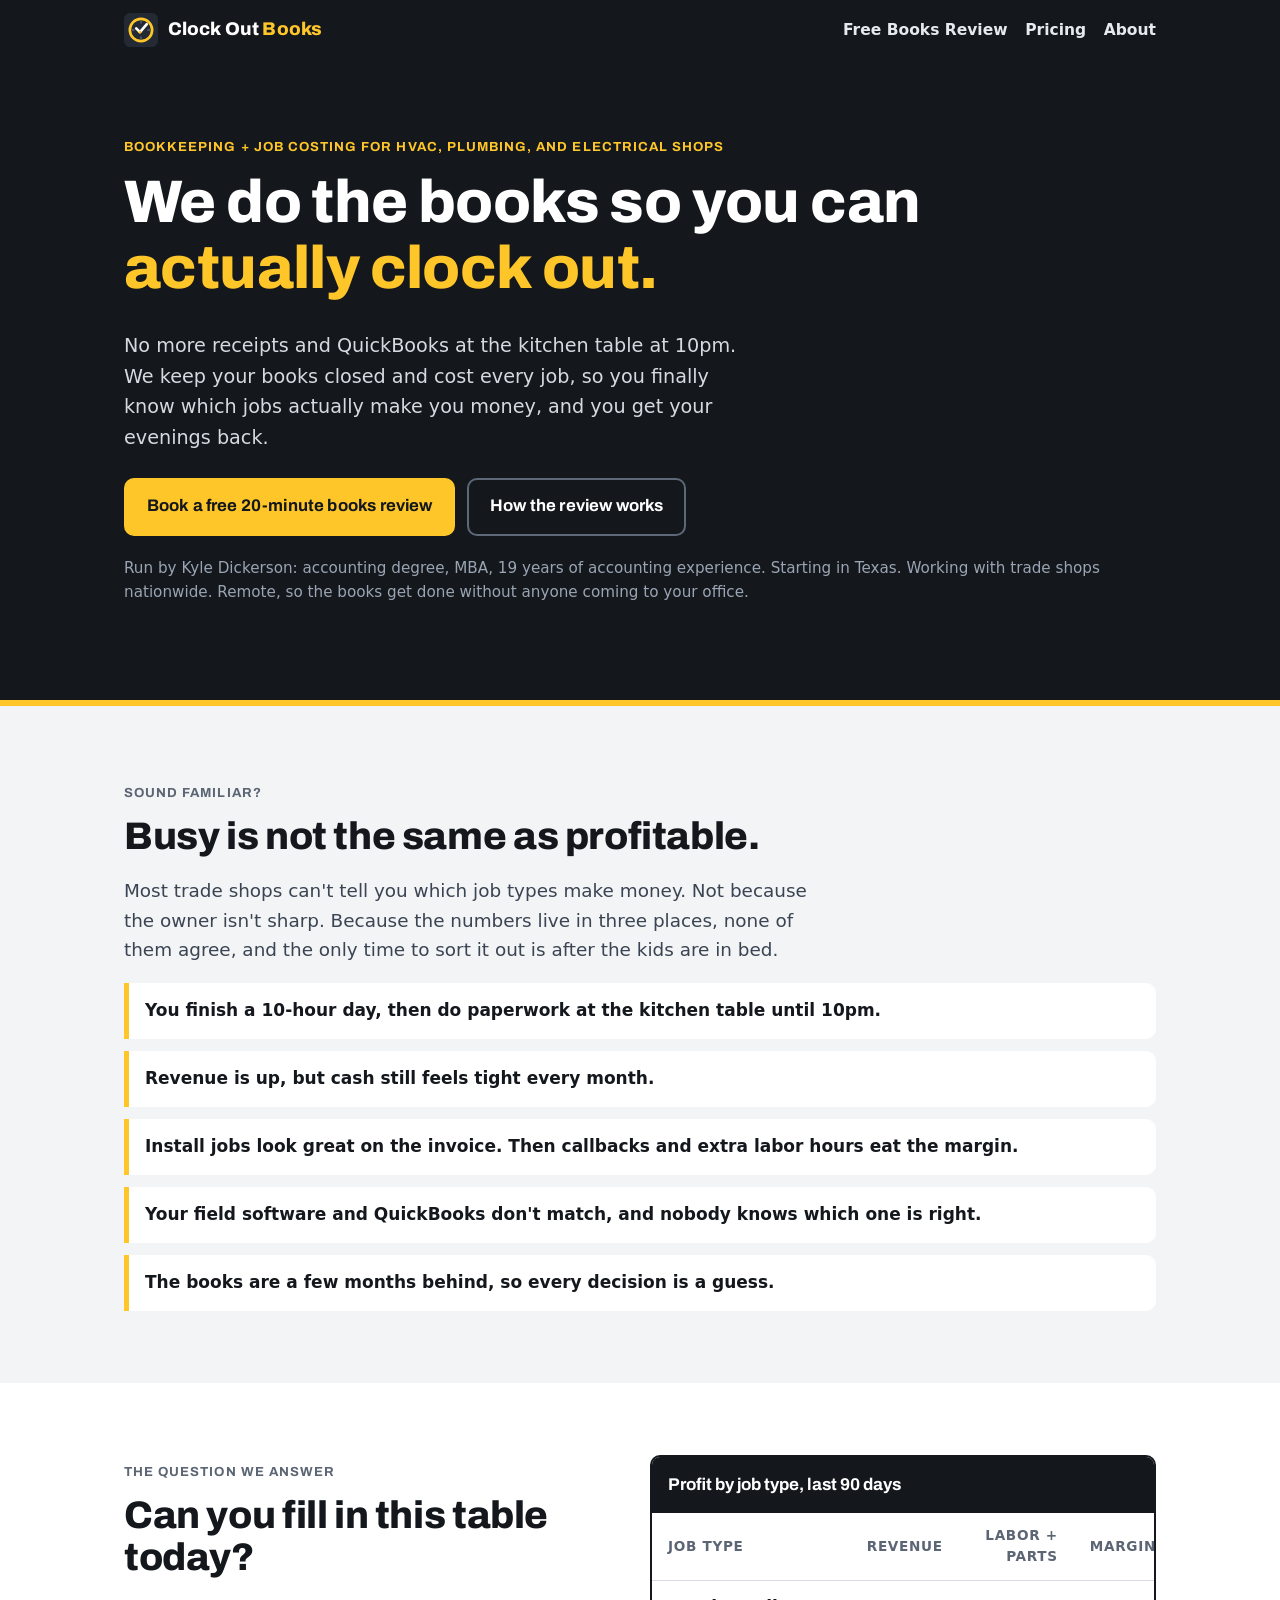
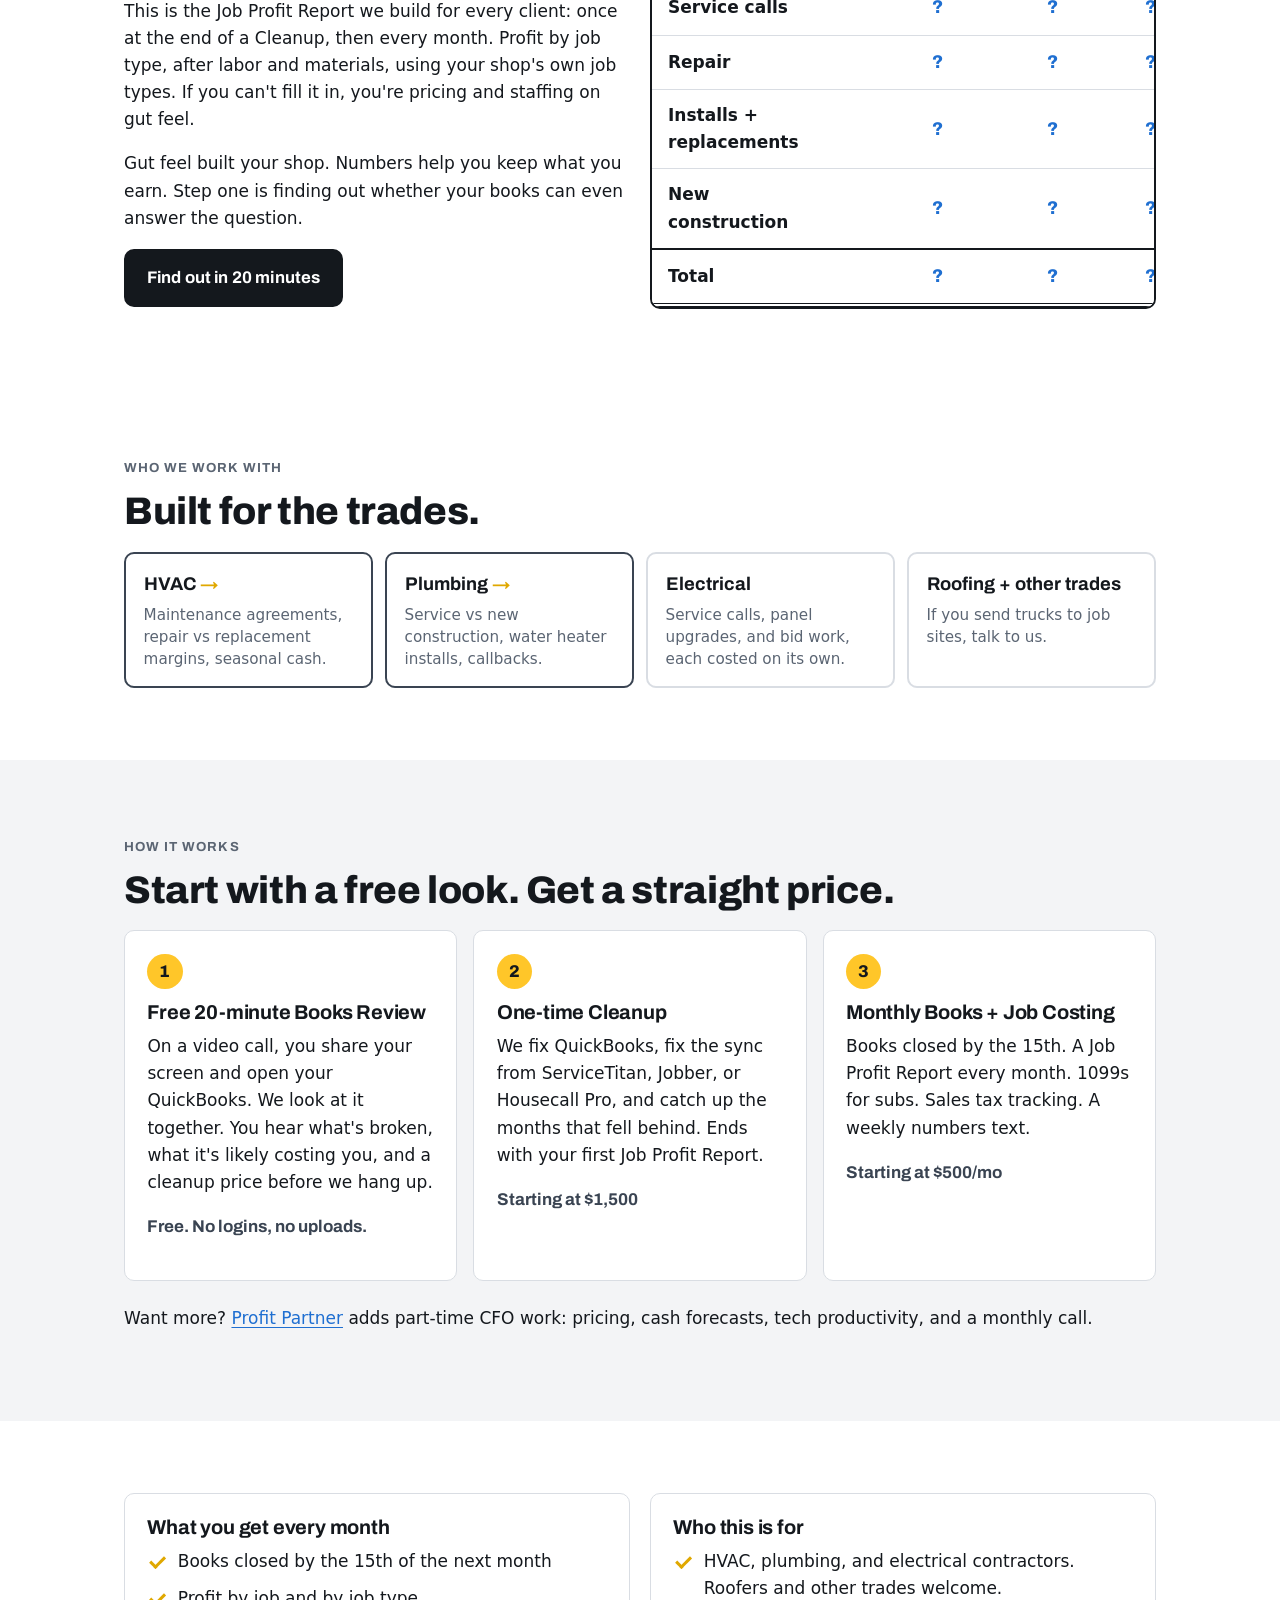
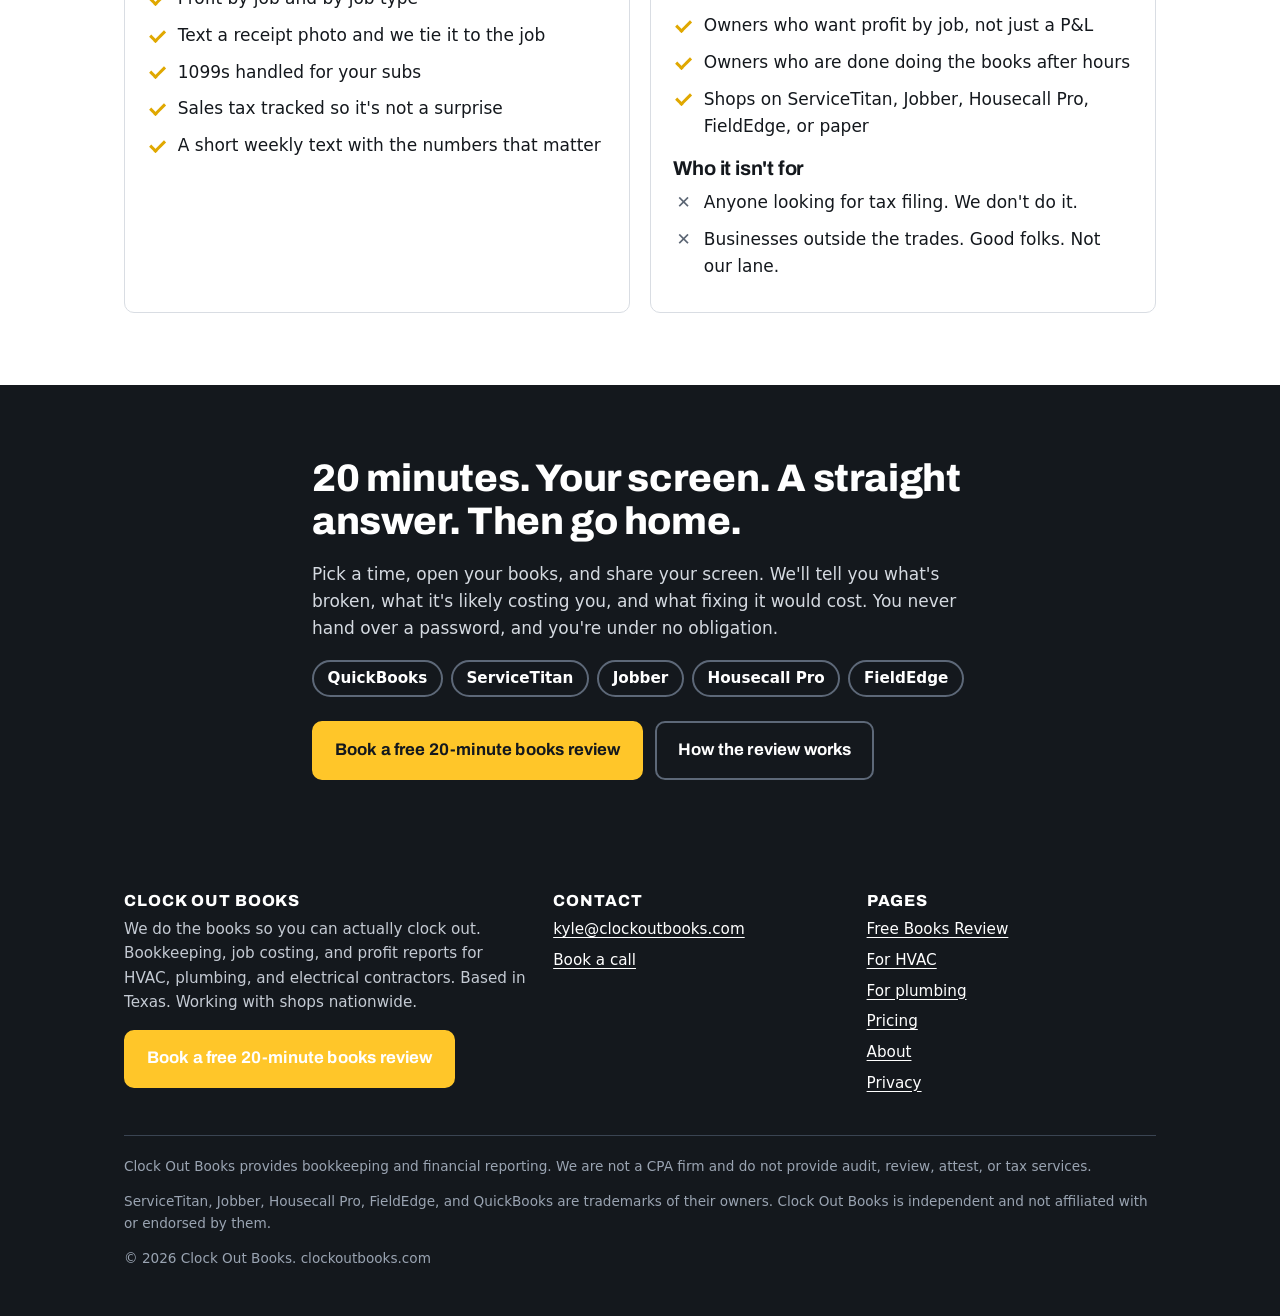
==== index.html @ 0bdfc25b "Clock Out Books site (built from trades-back-office/site via tools/build_site.py)" ====
<!doctype html>
<html lang="en">
<head>
<meta charset="utf-8">
<meta name="viewport" content="width=device-width, initial-scale=1">
<title>Clock Out Books | Bookkeeping + job costing for HVAC, plumbing, and electrical shops</title>
<meta name="description" content="We do the books so you can actually clock out. Bookkeeping, job costing, and profit reports for HVAC, plumbing, and electrical contractors. Start with a free 20-minute books review.">
<link rel="canonical" href="https://clockoutbooks.com/">
<meta name="theme-color" content="#14181d">
<link rel="icon" href="/favicon.svg" type="image/svg+xml">
<link rel="icon" href="/favicon-32.png" sizes="32x32" type="image/png">
<link rel="apple-touch-icon" href="/apple-touch-icon.png">
<meta property="og:type" content="website">
<meta property="og:site_name" content="Clock Out Books">
<meta property="og:title" content="Clock Out Books | We do the books so you can actually clock out">
<meta property="og:description" content="We do the books so you can actually clock out. Bookkeeping, job costing, and profit reports for HVAC, plumbing, and electrical contractors. Start with a free 20-minute books review.">
<meta property="og:url" content="https://clockoutbooks.com/">
<meta property="og:image" content="https://clockoutbooks.com/og-image.png">
<meta property="og:image:width" content="1200">
<meta property="og:image:height" content="630">
<meta property="og:image:alt" content="Clock Out Books: We do the books so you can actually clock out.">
<meta name="twitter:card" content="summary_large_image">
<link rel="preconnect" href="https://fonts.googleapis.com">
<link rel="preconnect" href="https://fonts.gstatic.com" crossorigin>
<link rel="stylesheet" href="https://fonts.googleapis.com/css2?family=Archivo:wght@700;800&display=swap">
<link rel="stylesheet" href="/styles.css">
</head>
<body>
<a class="skip" href="#main">Skip to content</a>
<header class="site-header">
  <div class="wrap">
    <a class="brand" href="/" aria-label="Clock Out Books home"><svg viewBox="0 0 64 64" aria-hidden="true" focusable="false"><rect width="64" height="64" rx="12" fill="#232a33"/><circle cx="32" cy="32" r="21" fill="none" stroke="#ffc629" stroke-width="5"/><path d="M32 15.5v3.5M48.5 32H45M32 48.5V45M15.5 32H19" stroke="#5b6573" stroke-width="2.5" stroke-linecap="round"/><path d="M23 29l7 7L43 21" fill="none" stroke="#fff" stroke-width="5" stroke-linecap="round" stroke-linejoin="round"/><circle cx="30" cy="36" r="2.6" fill="#ffc629"/></svg><span>Clock Out <b>Books</b></span></a>
    <nav class="nav" aria-label="Main">
      <a href="/books-review.html">Free Books Review</a>
      <a href="/pricing.html">Pricing</a>
      <a href="/about.html">About</a>
    </nav>
  </div>
</header>
<main id="main">
<section class="hero">
  <div class="wrap">
    <span class="eyebrow">Bookkeeping + job costing for HVAC, plumbing, and electrical shops</span>
    <h1>We do the books so you can <span class="hl">actually clock out.</span></h1>
    <p class="lede">No more receipts and QuickBooks at the kitchen table at 10pm. We keep your books closed and cost every job, so you finally know which jobs actually make you money, and you get your evenings back.</p>
    <div class="btn-row">
      <a class="btn btn-primary" href="/books-review.html#review-form">Book a free 20-minute books review</a>
      <a class="btn btn-ghost" href="/books-review.html">How the review works</a>
    </div>
    <p class="note">Run by Kyle Dickerson: accounting degree, MBA, 19 years of accounting experience. Starting in Texas. Working with trade shops nationwide. Remote, so the books get done without anyone coming to your office.</p>
  </div>
</section>

<section class="section alt">
  <div class="wrap">
    <div class="narrow">
      <span class="eyebrow">Sound familiar?</span>
      <h2>Busy is not the same as profitable.</h2>
      <p class="lead">Most trade shops can't tell you which job types make money. Not because the owner isn't sharp. Because the numbers live in three places, none of them agree, and the only time to sort it out is after the kids are in bed.</p>
    </div>
    <ul class="pain">
      <li>You finish a 10-hour day, then do paperwork at the kitchen table until 10pm.</li>
      <li>Revenue is up, but cash still feels tight every month.</li>
      <li>Install jobs look great on the invoice. Then callbacks and extra labor hours eat the margin.</li>
      <li>Your field software and QuickBooks don't match, and nobody knows which one is right.</li>
      <li>The books are a few months behind, so every decision is a guess.</li>
    </ul>
  </div>
</section>

<section class="section">
  <div class="wrap grid grid-2" style="align-items:center">
    <div>
      <span class="eyebrow">The question we answer</span>
      <h2>Can you fill in this table today?</h2>
      <p>This is the Job Profit Report we build for every client: once at the end of a Cleanup, then every month. Profit by job type, after labor and materials, using your shop's own job types. If you can't fill it in, you're pricing and staffing on gut feel.</p>
      <p>Gut feel built your shop. Numbers help you keep what you earn. Step one is finding out whether your books can even answer the question.</p>
      <a class="btn btn-dark" href="/books-review.html">Find out in 20 minutes</a>
    </div>
    <div class="ledger-wrap">
      <table class="ledger">
        <caption>Profit by job type, last 90 days</caption>
        <thead><tr><th scope="col">Job type</th><th scope="col">Revenue</th><th scope="col">Labor + parts</th><th scope="col">Margin</th></tr></thead>
        <tbody>
          <tr><th scope="row">Service calls</th><td class="q">?</td><td class="q">?</td><td class="q">?</td></tr>
          <tr><th scope="row">Repair</th><td class="q">?</td><td class="q">?</td><td class="q">?</td></tr>
          <tr><th scope="row">Installs + replacements</th><td class="q">?</td><td class="q">?</td><td class="q">?</td></tr>
          <tr><th scope="row">New construction</th><td class="q">?</td><td class="q">?</td><td class="q">?</td></tr>
        </tbody>
        <tfoot><tr><td>Total</td><td class="q">?</td><td class="q">?</td><td class="q">?</td></tr></tfoot>
      </table>
    </div>
  </div>
</section>

<section class="section" id="trades">
  <div class="wrap">
    <span class="eyebrow">Who we work with</span>
    <h2>Built for the trades.</h2>
    <ul class="trade-strip">
      <li><a href="/hvac.html"><strong>HVAC</strong><span>Maintenance agreements, repair vs replacement margins, seasonal cash.</span></a></li>
      <li><a href="/plumbing.html"><strong>Plumbing</strong><span>Service vs new construction, water heater installs, callbacks.</span></a></li>
      <li><div><strong>Electrical</strong><span>Service calls, panel upgrades, and bid work, each costed on its own.</span></div></li>
      <li><div><strong>Roofing + other trades</strong><span>If you send trucks to job sites, talk to us.</span></div></li>
    </ul>
  </div>
</section>

<section class="section alt">
  <div class="wrap">
    <span class="eyebrow">How it works</span>
    <h2>Start with a free look. Get a straight price.</h2>
    <ol class="steps">
      <li>
        <h3>Free 20-minute Books Review</h3>
        <p>On a video call, you share your screen and open your QuickBooks. We look at it together. You hear what's broken, what it's likely costing you, and a cleanup price before we hang up.</p>
        <p class="price">Free. No logins, no uploads.</p>
      </li>
      <li>
        <h3>One-time Cleanup</h3>
        <p>We fix QuickBooks, fix the sync from ServiceTitan, Jobber, or Housecall Pro, and catch up the months that fell behind. Ends with your first Job Profit Report.</p>
        <p class="price">Starting at $1,500</p>
      </li>
      <li>
        <h3>Monthly Books + Job Costing</h3>
        <p>Books closed by the 15th. A Job Profit Report every month. 1099s for subs. Sales tax tracking. A weekly numbers text.</p>
        <p class="price">Starting at $500/mo</p>
      </li>
    </ol>
    <p style="margin-top:1.5rem">Want more? <a href="/pricing.html#profit-partner">Profit Partner</a> adds part-time CFO work: pricing, cash forecasts, tech productivity, and a monthly call.</p>
  </div>
</section>

<section class="section">
  <div class="wrap grid grid-2">
    <div class="card">
      <h3>What you get every month</h3>
      <ul class="checks">
        <li>Books closed by the 15th of the next month</li>
        <li>Profit by job and by job type</li>
        <li>Text a receipt photo and we tie it to the job</li>
        <li>1099s handled for your subs</li>
        <li>Sales tax tracked so it's not a surprise</li>
        <li>A short weekly text with the numbers that matter</li>
      </ul>
    </div>
    <div class="card">
      <h3>Who this is for</h3>
      <ul class="checks">
        <li>HVAC, plumbing, and electrical contractors. Roofers and other trades welcome.</li>
        <li>Owners who want profit by job, not just a P&amp;L</li>
        <li>Owners who are done doing the books after hours</li>
        <li>Shops on ServiceTitan, Jobber, Housecall Pro, FieldEdge, or paper</li>
      </ul>
      <h3>Who it isn't for</h3>
      <ul class="xs">
        <li>Anyone looking for tax filing. We don't do it.</li>
        <li>Businesses outside the trades. Good folks. Not our lane.</li>
      </ul>
    </div>
  </div>
</section>

<section class="section dark">
  <div class="wrap narrow">
    <h2>20 minutes. Your screen. A straight answer. Then go home.</h2>
    <p>Pick a time, open your books, and share your screen. We'll tell you what's broken, what it's likely costing you, and what fixing it would cost. You never hand over a password, and you're under no obligation.</p>
    <ul class="pill-list" aria-label="Software we work with">
      <li>QuickBooks</li><li>ServiceTitan</li><li>Jobber</li><li>Housecall Pro</li><li>FieldEdge</li>
    </ul>
    <div class="btn-row">
      <a class="btn btn-primary" href="/books-review.html#review-form">Book a free 20-minute books review</a>
      <a class="btn btn-ghost" href="/books-review.html">How the review works</a>
    </div>
  </div>
</section>
</main>
<footer class="site-footer">
  <div class="wrap">
    <div class="cols">
      <div>
        <h2>Clock Out Books</h2>
        <p>We do the books so you can actually clock out. Bookkeeping, job costing, and profit reports for HVAC, plumbing, and electrical contractors. Based in Texas. Working with shops nationwide.</p>
        <p><a class="btn btn-primary" href="/books-review.html">Book a free 20-minute books review</a></p>
      </div>
      <div>
        <h2>Contact</h2>
        <ul>
          <li><a href="mailto:kyle@clockoutbooks.com">kyle@clockoutbooks.com</a></li>
          <li><a href="/books-review.html#review-form">Book a call</a></li>
        </ul>
      </div>
      <div>
        <h2>Pages</h2>
        <ul>
          <li><a href="/books-review.html">Free Books Review</a></li>
          <li><a href="/hvac.html">For HVAC</a></li>
          <li><a href="/plumbing.html">For plumbing</a></li>
          <li><a href="/pricing.html">Pricing</a></li>
          <li><a href="/about.html">About</a></li>
          <li><a href="/privacy.html">Privacy</a></li>
        </ul>
      </div>
    </div>
    <div class="legal">
      <p>Clock Out Books provides bookkeeping and financial reporting. We are not a CPA firm and do not provide audit, review, attest, or tax services.</p>
      <p>ServiceTitan, Jobber, Housecall Pro, FieldEdge, and QuickBooks are trademarks of their owners. Clock Out Books is independent and not affiliated with or endorsed by them.</p>
      <p>&copy; <span data-year>2026</span> Clock Out Books. clockoutbooks.com</p>
    </div>
  </div>
</footer>
<script src="/site.js" defer></script>
</body>
</html>
---- styles.css ----
/* Clock Out Books - shared styles. No build step. */
:root {
  --ink: #14181d;
  --ink-2: #232a33;
  --steel: #3a4452;
  --muted: #5b6573;
  --line: #d9dde3;
  --paper: #ffffff;
  --paper-2: #f3f4f6;
  --yellow: #ffc629;
  --yellow-dark: #e0a800;
  --cold: #1f6fd1;
  --focus: #1f6fd1;
  --radius: 10px;
  --max: 1080px;
  --font-head: "Archivo", "Arial Narrow", Arial, sans-serif;
  --font-body: system-ui, -apple-system, "Segoe UI", Roboto, Arial, sans-serif;
}

*, *::before, *::after { box-sizing: border-box; }
html { -webkit-text-size-adjust: 100%; }
body {
  margin: 0;
  font-family: var(--font-body);
  font-size: 1.0625rem;
  line-height: 1.6;
  color: var(--ink);
  background: var(--paper);
}
img, svg { max-width: 100%; height: auto; }
a { color: var(--cold); text-underline-offset: 3px; }
a:hover { text-decoration-thickness: 2px; }
:focus-visible { outline: 3px solid var(--focus); outline-offset: 2px; }

h1, h2, h3 {
  font-family: var(--font-head);
  line-height: 1.1;
  letter-spacing: -0.01em;
  margin: 0 0 0.5em;
}
h1 { font-size: clamp(2.2rem, 7vw, 3.75rem); font-weight: 800; }
h2 { font-size: clamp(1.6rem, 4.5vw, 2.4rem); font-weight: 800; }
h3 { font-size: 1.25rem; font-weight: 700; }
p { margin: 0 0 1em; }

.skip {
  position: absolute; left: -9999px; top: 0;
  background: var(--yellow); color: var(--ink); padding: 0.6rem 1rem; z-index: 10;
}
.skip:focus { left: 0.5rem; top: 0.5rem; }

.wrap { width: 100%; max-width: var(--max); margin: 0 auto; padding: 0 1rem; }
@media (min-width: 720px) { .wrap { padding: 0 1.5rem; } }

/* Header */
.site-header { background: var(--ink); color: #fff; }
.site-header .wrap {
  display: flex; flex-wrap: wrap; align-items: center; justify-content: space-between;
  gap: 0.5rem 1rem; padding-top: 0.75rem; padding-bottom: 0.75rem;
}
.brand {
  display: inline-flex; align-items: center; gap: 0.6rem;
  color: #fff; text-decoration: none;
  font-family: var(--font-head); font-weight: 800; font-size: 1.15rem; letter-spacing: 0.01em;
}
.brand svg { width: 34px; height: 34px; flex: none; }
.brand span b { color: var(--yellow); font-weight: 800; }
.nav { display: flex; flex-wrap: wrap; gap: 0.25rem 1.1rem; align-items: center; }
.nav a { color: #e6e9ee; text-decoration: none; font-weight: 600; font-size: 0.97rem; padding: 0.35rem 0; }
.nav a:hover, .nav a[aria-current="page"] { color: var(--yellow); }

/* Buttons */
.btn {
  display: inline-block; text-decoration: none; font-weight: 700;
  font-family: var(--font-head); font-size: 1.05rem; letter-spacing: 0.01em;
  padding: 0.85rem 1.3rem; border-radius: var(--radius); border: 2px solid transparent;
  cursor: pointer; text-align: center; min-height: 48px;
}
.btn-primary { background: var(--yellow); color: var(--ink); border-color: var(--yellow); }
.btn-primary:hover { background: var(--yellow-dark); border-color: var(--yellow-dark); }
.btn-ghost { background: transparent; color: #fff; border-color: #5d6878; }
.btn-ghost:hover { border-color: #fff; }
.btn-dark { background: var(--ink); color: #fff; border-color: var(--ink); }
.btn-dark:hover { background: var(--ink-2); }
.btn-row { display: flex; flex-wrap: wrap; gap: 0.75rem; margin-top: 1.5rem; }
@media (max-width: 480px) { .btn-row .btn { width: 100%; } }

/* Hero */
.hero { background: var(--ink); color: #fff; padding: 3rem 0 3.5rem; border-bottom: 6px solid var(--yellow); }
.hero .eyebrow { color: var(--yellow); }
.hero p.lede { font-size: 1.2rem; color: #d5dae1; max-width: 40rem; }
.hero .note { color: #9aa4b2; font-size: 0.95rem; margin-top: 1.25rem; }
.eyebrow {
  display: inline-block; font-family: var(--font-head); font-weight: 700;
  text-transform: uppercase; letter-spacing: 0.08em; font-size: 0.82rem; margin-bottom: 0.75rem; color: var(--muted);
}
.hero h1 .hl { color: var(--yellow); }
@media (min-width: 720px) { .hero { padding: 4.5rem 0 5rem; } }

/* Sections */
.section { padding: 3rem 0; }
.section.alt { background: var(--paper-2); }
.section.dark { background: var(--ink); color: #fff; }
.section.dark p { color: #d5dae1; }
@media (min-width: 720px) { .section { padding: 4.5rem 0; } }
.narrow { max-width: 44rem; }
.lead { font-size: 1.15rem; color: var(--steel); }

.grid { display: grid; gap: 1rem; }
@media (min-width: 720px) {
  .grid-2 { grid-template-columns: repeat(2, 1fr); gap: 1.25rem; }
  .grid-3 { grid-template-columns: repeat(3, 1fr); gap: 1.25rem; }
  .grid-4 { grid-template-columns: repeat(2, 1fr); gap: 1.25rem; }
}
@media (min-width: 1000px) { .grid-4 { grid-template-columns: repeat(4, 1fr); } }

.card {
  background: var(--paper); border: 1px solid var(--line); border-radius: var(--radius);
  padding: 1.4rem;
}
.card p:last-child { margin-bottom: 0; }

.checks { list-style: none; padding: 0; margin: 0 0 1em; }
.checks li { position: relative; padding-left: 1.9rem; margin-bottom: 0.6rem; }
.checks li::before {
  content: ""; position: absolute; left: 0.15rem; top: 0.45em;
  width: 0.95rem; height: 0.55rem; border-left: 3px solid var(--yellow-dark); border-bottom: 3px solid var(--yellow-dark);
  transform: rotate(-45deg);
}
.dark .checks li::before { border-color: var(--yellow); }
.xs { list-style: none; padding: 0; margin: 0; }
.xs li { position: relative; padding-left: 1.9rem; margin-bottom: 0.6rem; }
.xs li::before { content: "\2715"; position: absolute; left: 0.2rem; color: var(--muted); font-weight: 700; }

/* Pain list */
.pain { list-style: none; padding: 0; margin: 0; display: grid; gap: 0.75rem; }
.pain li {
  background: var(--paper); border-left: 5px solid var(--yellow); padding: 0.9rem 1rem;
  border-radius: 0 var(--radius) var(--radius) 0; font-weight: 600;
}

/* Ledger table */
.ledger-wrap { overflow-x: auto; -webkit-overflow-scrolling: touch; border: 2px solid var(--ink); border-radius: var(--radius); background: var(--paper); }
table.ledger { width: 100%; border-collapse: collapse; min-width: 520px; font-variant-numeric: tabular-nums; }
.ledger caption { text-align: left; padding: 0.9rem 1rem; font-weight: 700; font-family: var(--font-head); background: var(--ink); color: #fff; }
.ledger th, .ledger td { padding: 0.75rem 1rem; text-align: right; border-bottom: 1px solid var(--line); }
.ledger th:first-child, .ledger td:first-child { text-align: left; }
.ledger thead th { font-size: 0.85rem; text-transform: uppercase; letter-spacing: 0.05em; color: var(--muted); }
.ledger td.q { color: var(--cold); font-weight: 800; font-family: var(--font-head); font-size: 1.15rem; }
.ledger tfoot td { border-bottom: 4px double var(--ink); border-top: 2px solid var(--ink); font-weight: 800; }

/* Steps */
.steps { counter-reset: step; list-style: none; padding: 0; margin: 0; display: grid; gap: 1rem; }
@media (min-width: 900px) { .steps { grid-template-columns: repeat(3, 1fr); } }
.steps li { counter-increment: step; background: var(--paper); border: 1px solid var(--line); border-radius: var(--radius); padding: 1.4rem; position: relative; }
.steps li::before {
  content: counter(step); display: inline-grid; place-items: center;
  width: 2.2rem; height: 2.2rem; border-radius: 50%; background: var(--yellow); color: var(--ink);
  font-family: var(--font-head); font-weight: 800; margin-bottom: 0.75rem;
}
.steps .price { font-family: var(--font-head); font-weight: 700; color: var(--steel); }

/* Pricing */
.price-card { display: flex; flex-direction: column; }
.price-card.featured { border: 3px solid var(--ink); box-shadow: 0 6px 0 var(--yellow); }
.price-card .tag { font-size: 0.8rem; font-weight: 700; text-transform: uppercase; letter-spacing: 0.06em; color: var(--muted); }
.price-card .amount { font-family: var(--font-head); font-weight: 800; font-size: 2rem; line-height: 1.1; margin: 0.3rem 0 0.15rem; }
.price-card .amount small { font-size: 1rem; font-weight: 700; color: var(--muted); }
.price-card .range { color: var(--muted); font-size: 0.95rem; margin-bottom: 1rem; }
.price-card .checks { flex: 1; }
.price-card .btn { margin-top: 0.5rem; }

.pill-list { display: flex; flex-wrap: wrap; gap: 0.5rem; list-style: none; padding: 0; margin: 1rem 0; }
.pill-list li { border: 2px solid var(--steel); border-radius: 999px; padding: 0.3rem 0.85rem; font-weight: 700; font-size: 0.95rem; }
.dark .pill-list li { border-color: #5d6878; color: #fff; }
.fine { font-size: 0.88rem; color: var(--muted); }
.dark .fine { color: #9aa4b2; }

/* FAQ */
details { border-bottom: 1px solid var(--line); padding: 0.9rem 0; }
summary { cursor: pointer; font-weight: 700; font-size: 1.08rem; }
details p { margin: 0.6rem 0 0; }

/* Form */
.form { background: var(--paper); border: 2px solid var(--ink); border-radius: var(--radius); padding: 1.25rem; }
@media (min-width: 720px) { .form { padding: 2rem; } }
.field { margin-bottom: 1.1rem; }
.field label, .field legend { display: block; font-weight: 700; margin-bottom: 0.35rem; }
.field .hint { display: block; font-weight: 400; color: var(--muted); font-size: 0.92rem; }
.field input[type="text"], .field input[type="email"], .field input[type="tel"], .field input[type="number"],
.field select, .field textarea {
  width: 100%; font: inherit; font-size: 1rem; padding: 0.75rem 0.8rem; min-height: 48px;
  border: 2px solid #9aa4b2; border-radius: 8px; background: #fff; color: var(--ink);
}
.field textarea { min-height: 7rem; resize: vertical; }
.field input:focus, .field select:focus, .field textarea:focus { border-color: var(--focus); outline: 3px solid rgba(31,111,209,0.25); outline-offset: 0; }
.field-row { display: grid; gap: 0 1rem; }
@media (min-width: 620px) { .field-row { grid-template-columns: 1fr 1fr; } }
.req { color: #b42318; }
.hp { position: absolute; left: -9999px; width: 1px; height: 1px; overflow: hidden; }
.form-status { margin-top: 1rem; padding: 0.9rem 1rem; border-radius: 8px; font-weight: 600; }
.form-status.ok { background: #e7f4ea; border: 2px solid #2e7d32; }
.form-status.err { background: #fdecea; border: 2px solid #b42318; }
.form-status:empty { display: none; }

/* Footer */
.site-footer { background: var(--ink); color: #c4cad3; padding: 2.5rem 0 2rem; font-size: 0.95rem; }
.site-footer a { color: #fff; }
.site-footer .cols { display: grid; gap: 1.5rem; }
@media (min-width: 720px) { .site-footer .cols { grid-template-columns: 1.4fr 1fr 1fr; } }
.site-footer h2 { font-size: 1rem; color: #fff; text-transform: uppercase; letter-spacing: 0.06em; }
.site-footer ul { list-style: none; padding: 0; margin: 0; }
.site-footer li { margin-bottom: 0.4rem; }
.site-footer .legal { border-top: 1px solid var(--steel); margin-top: 2rem; padding-top: 1.25rem; font-size: 0.85rem; color: #9aa4b2; }
.site-footer address { font-style: normal; }

/* Prose pages (privacy) */
.prose h2 { font-size: 1.4rem; margin-top: 2rem; }
.prose ul { padding-left: 1.25rem; }
.prose li { margin-bottom: 0.4rem; }

@media (prefers-reduced-motion: reduce) { * { transition: none !important; scroll-behavior: auto !important; } }
@media print { .site-header .nav, .btn, .site-footer .cols { display: none; } body { font-size: 11pt; } }

/* Who we work with strip */
.trade-strip { list-style: none; padding: 0; margin: 1.25rem 0 0; display: grid; gap: 0.75rem; }
@media (min-width: 640px) { .trade-strip { grid-template-columns: repeat(2, 1fr); } }
@media (min-width: 1000px) { .trade-strip { grid-template-columns: repeat(4, 1fr); } }
.trade-strip a, .trade-strip div {
  display: block; height: 100%; padding: 1rem 1.1rem; border: 2px solid var(--line);
  border-radius: var(--radius); color: var(--ink); text-decoration: none; background: var(--paper);
}
.trade-strip a { border-color: var(--steel); }
.trade-strip a:hover { border-color: var(--yellow-dark); }
.trade-strip strong { display: block; font-family: var(--font-head); font-size: 1.15rem; margin-bottom: 0.25rem; }
.trade-strip a strong::after { content: " \2192"; color: var(--yellow-dark); }
.trade-strip span { display: block; color: var(--muted); font-size: 0.95rem; line-height: 1.45; }
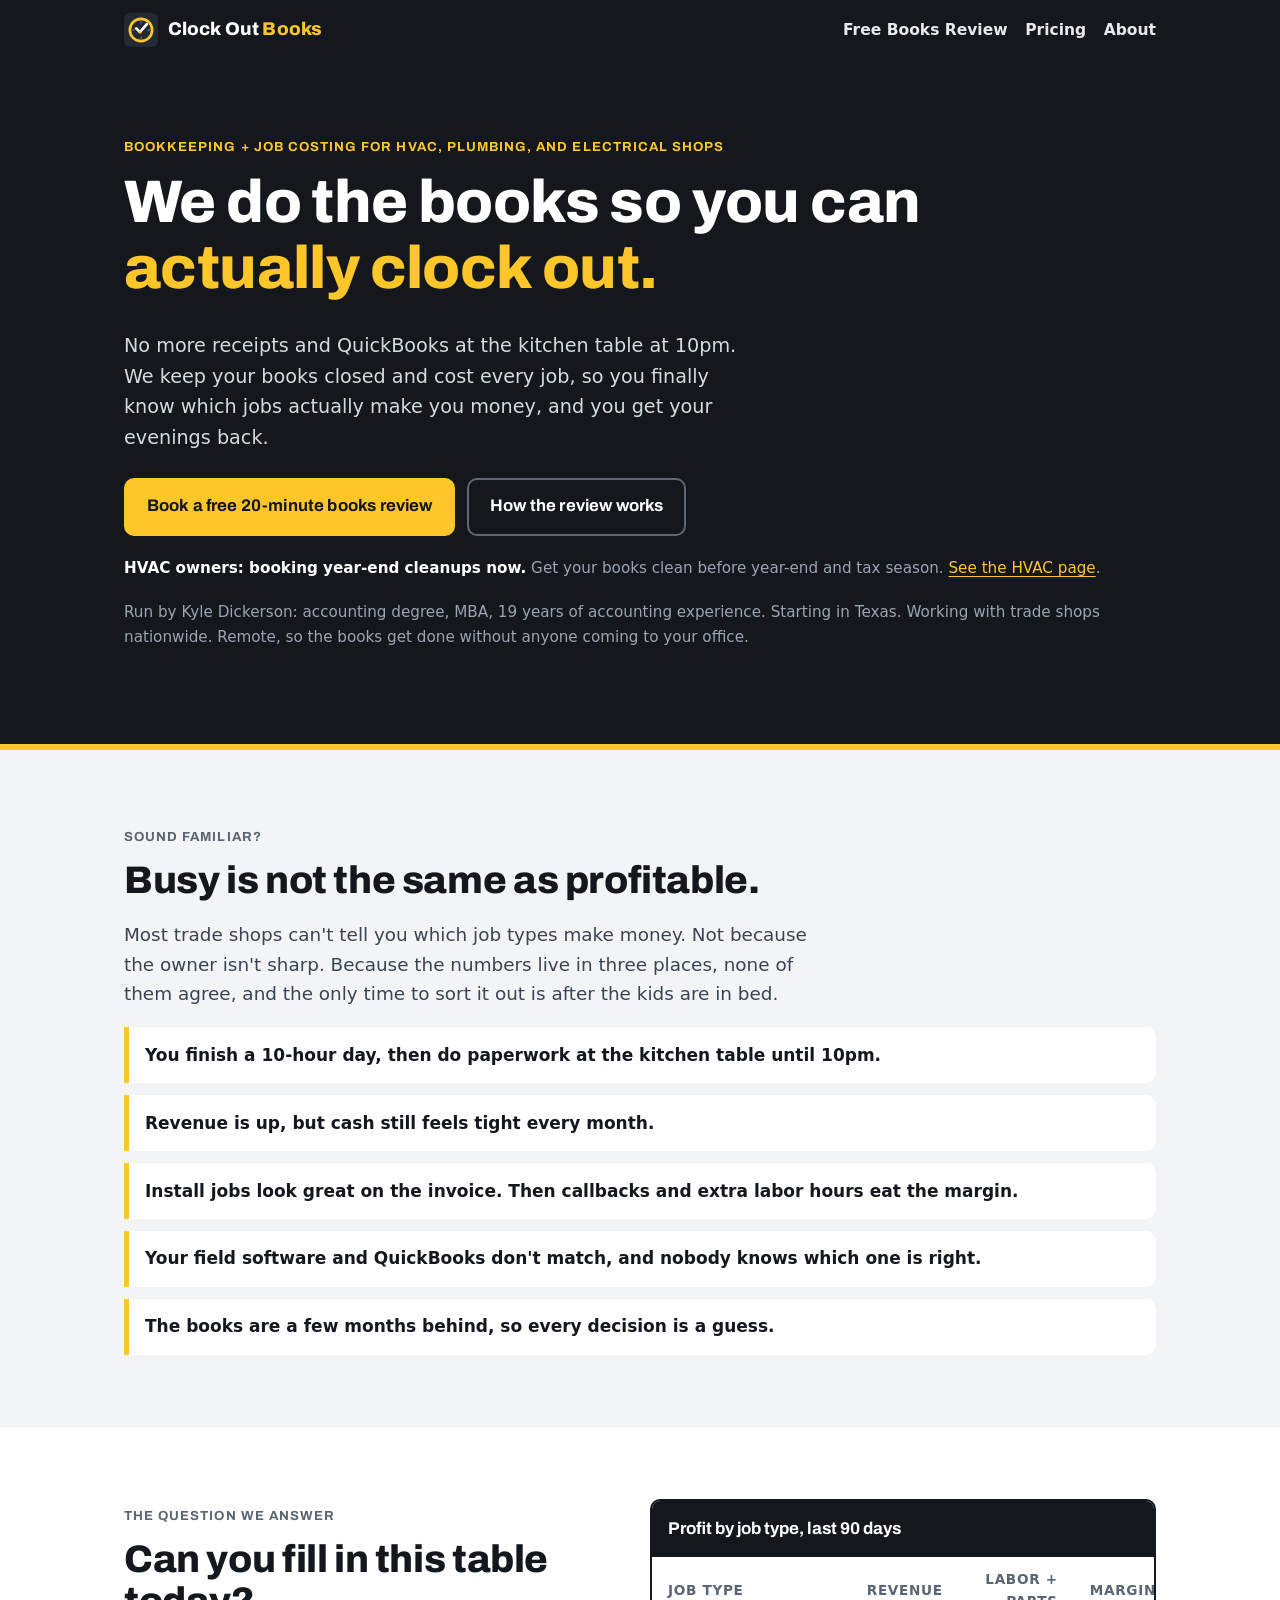
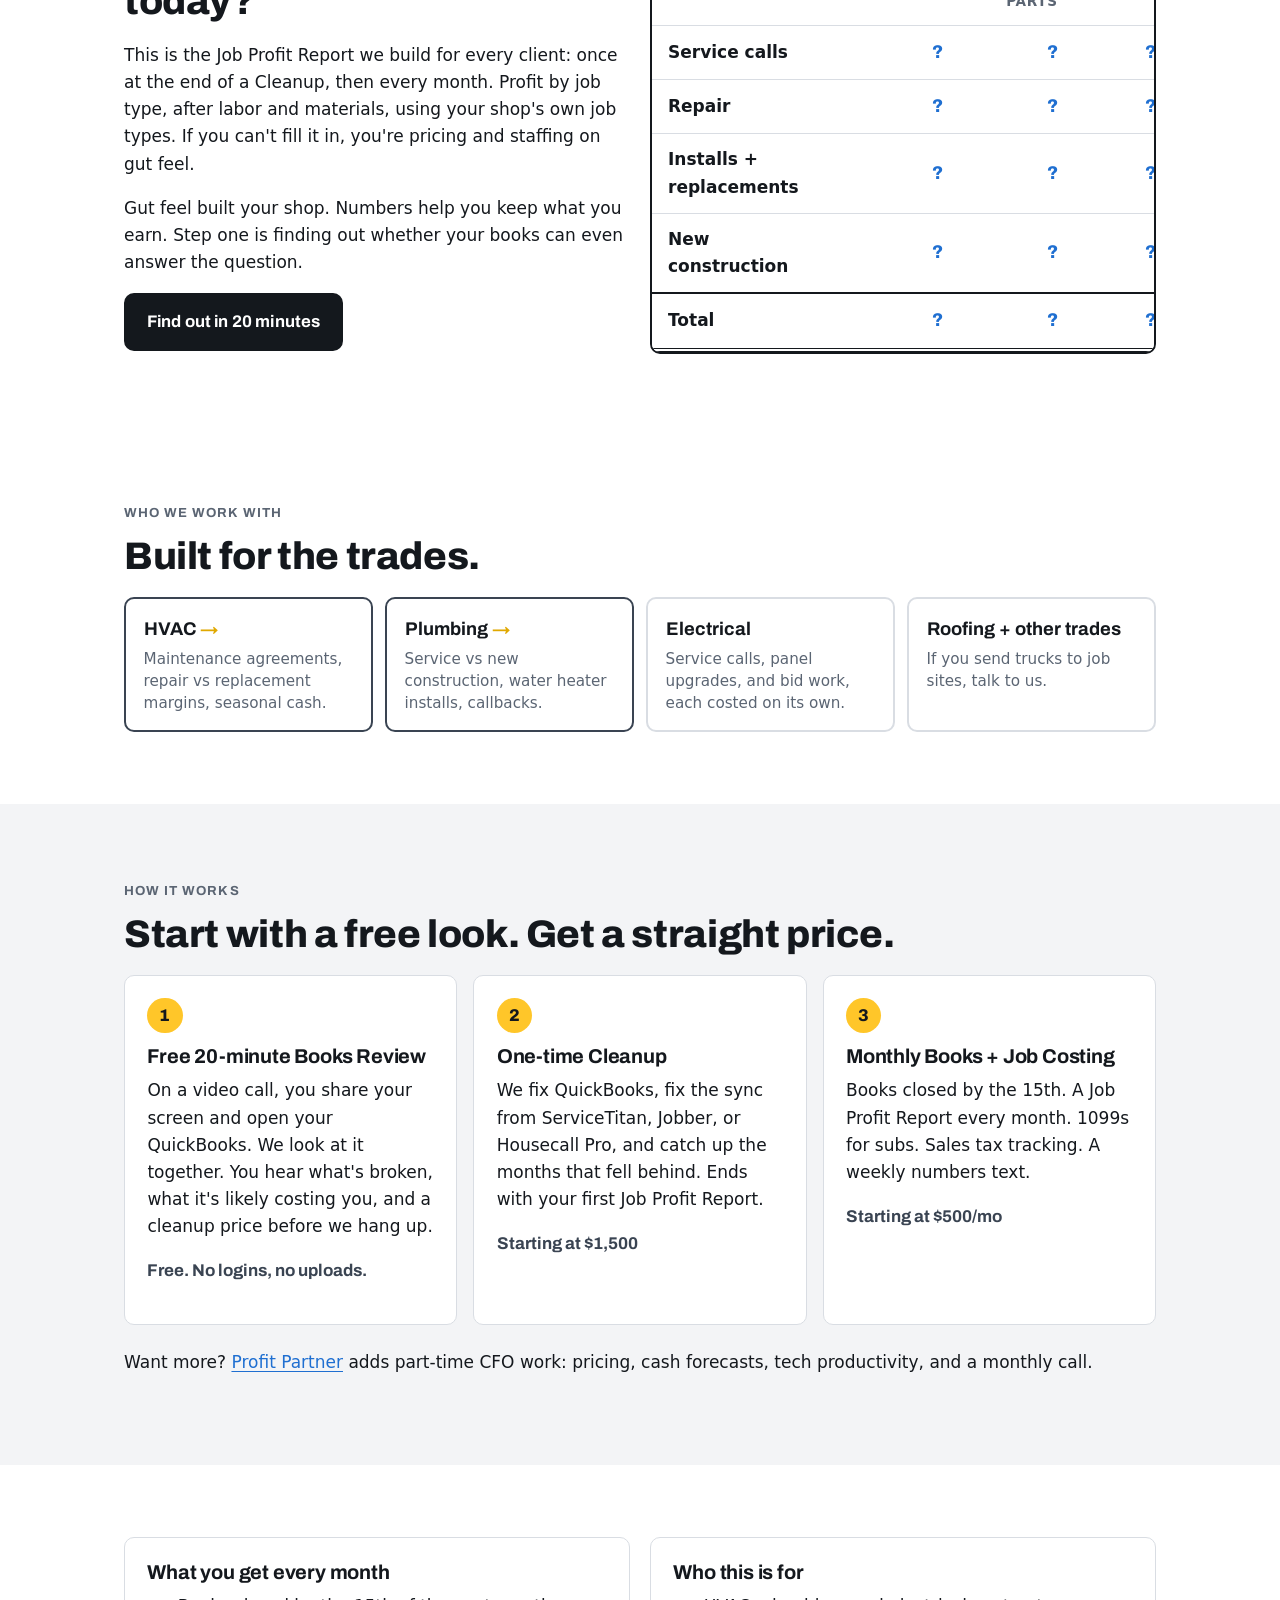
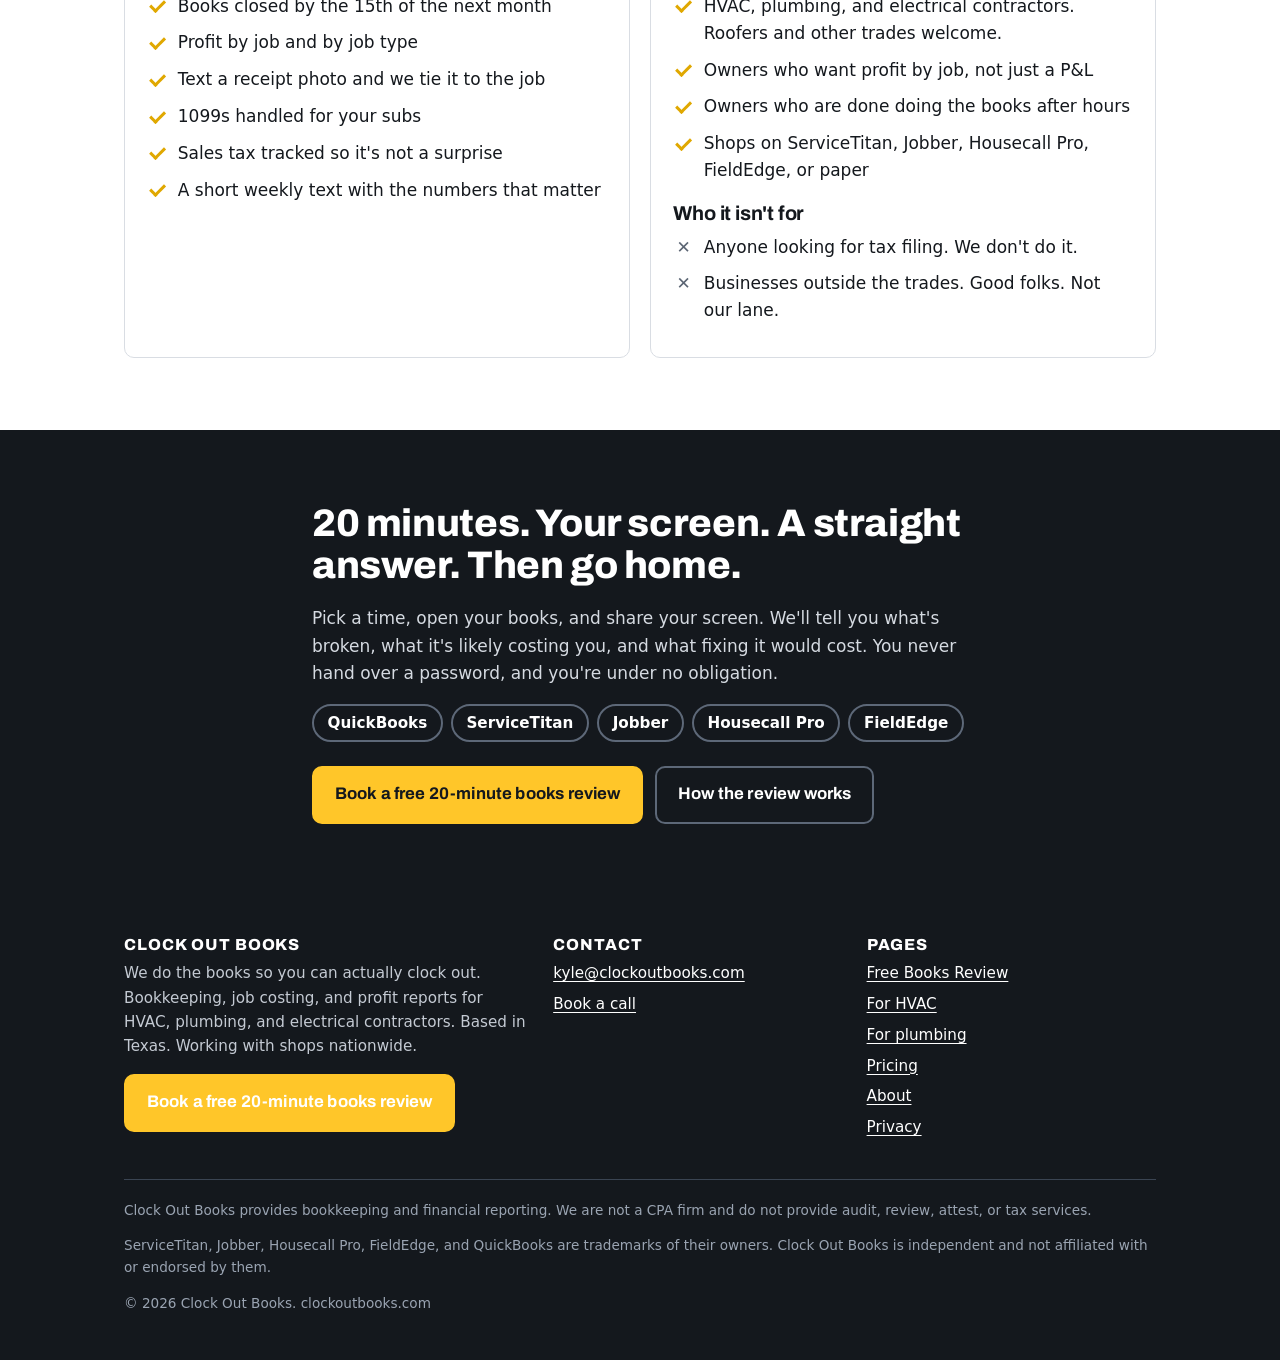
==== commit e5a15d19: "site: hide calendar-only copy when no booking URL, year-end cleanup callouts (HVAC + home), tax-prep" ====
--- a/index.html
+++ b/index.html
@@ -47,6 +47,7 @@
       <a class="btn btn-primary" href="/books-review.html#review-form">Book a free 20-minute books review</a>
       <a class="btn btn-ghost" href="/books-review.html">How the review works</a>
     </div>
+    <p class="note"><strong>HVAC owners: booking year-end cleanups now.</strong> Get your books clean before year-end and tax season. <a href="/hvac.html">See the HVAC page</a>.</p>
     <p class="note">Run by Kyle Dickerson: accounting degree, MBA, 19 years of accounting experience. Starting in Texas. Working with trade shops nationwide. Remote, so the books get done without anyone coming to your office.</p>
   </div>
 </section>
--- a/styles.css
+++ b/styles.css
@@ -90,6 +90,8 @@
 .hero .eyebrow { color: var(--yellow); }
 .hero p.lede { font-size: 1.2rem; color: #d5dae1; max-width: 40rem; }
 .hero .note { color: #9aa4b2; font-size: 0.95rem; margin-top: 1.25rem; }
+.hero .note strong { color: #fff; }
+.hero .note a { color: var(--yellow); }
 .eyebrow {
   display: inline-block; font-family: var(--font-head); font-weight: 700;
   text-transform: uppercase; letter-spacing: 0.08em; font-size: 0.82rem; margin-bottom: 0.75rem; color: var(--muted);
